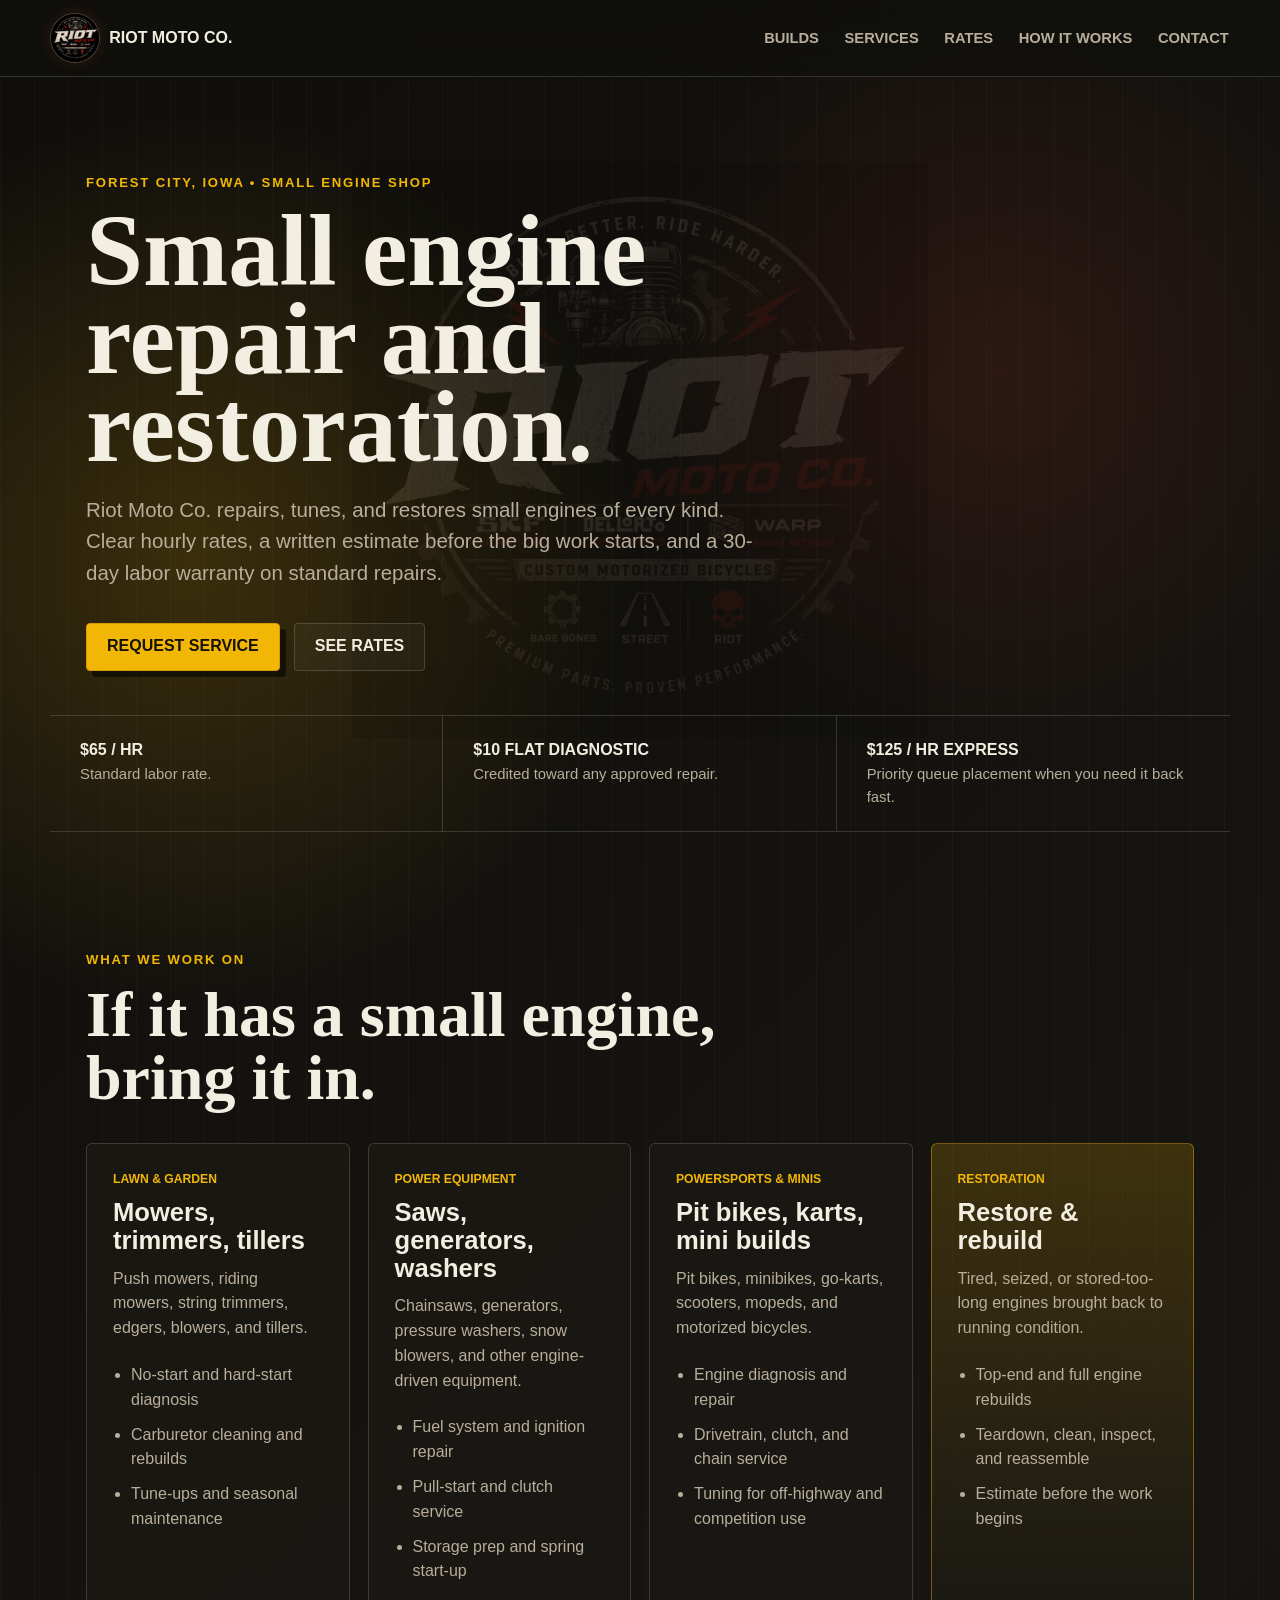
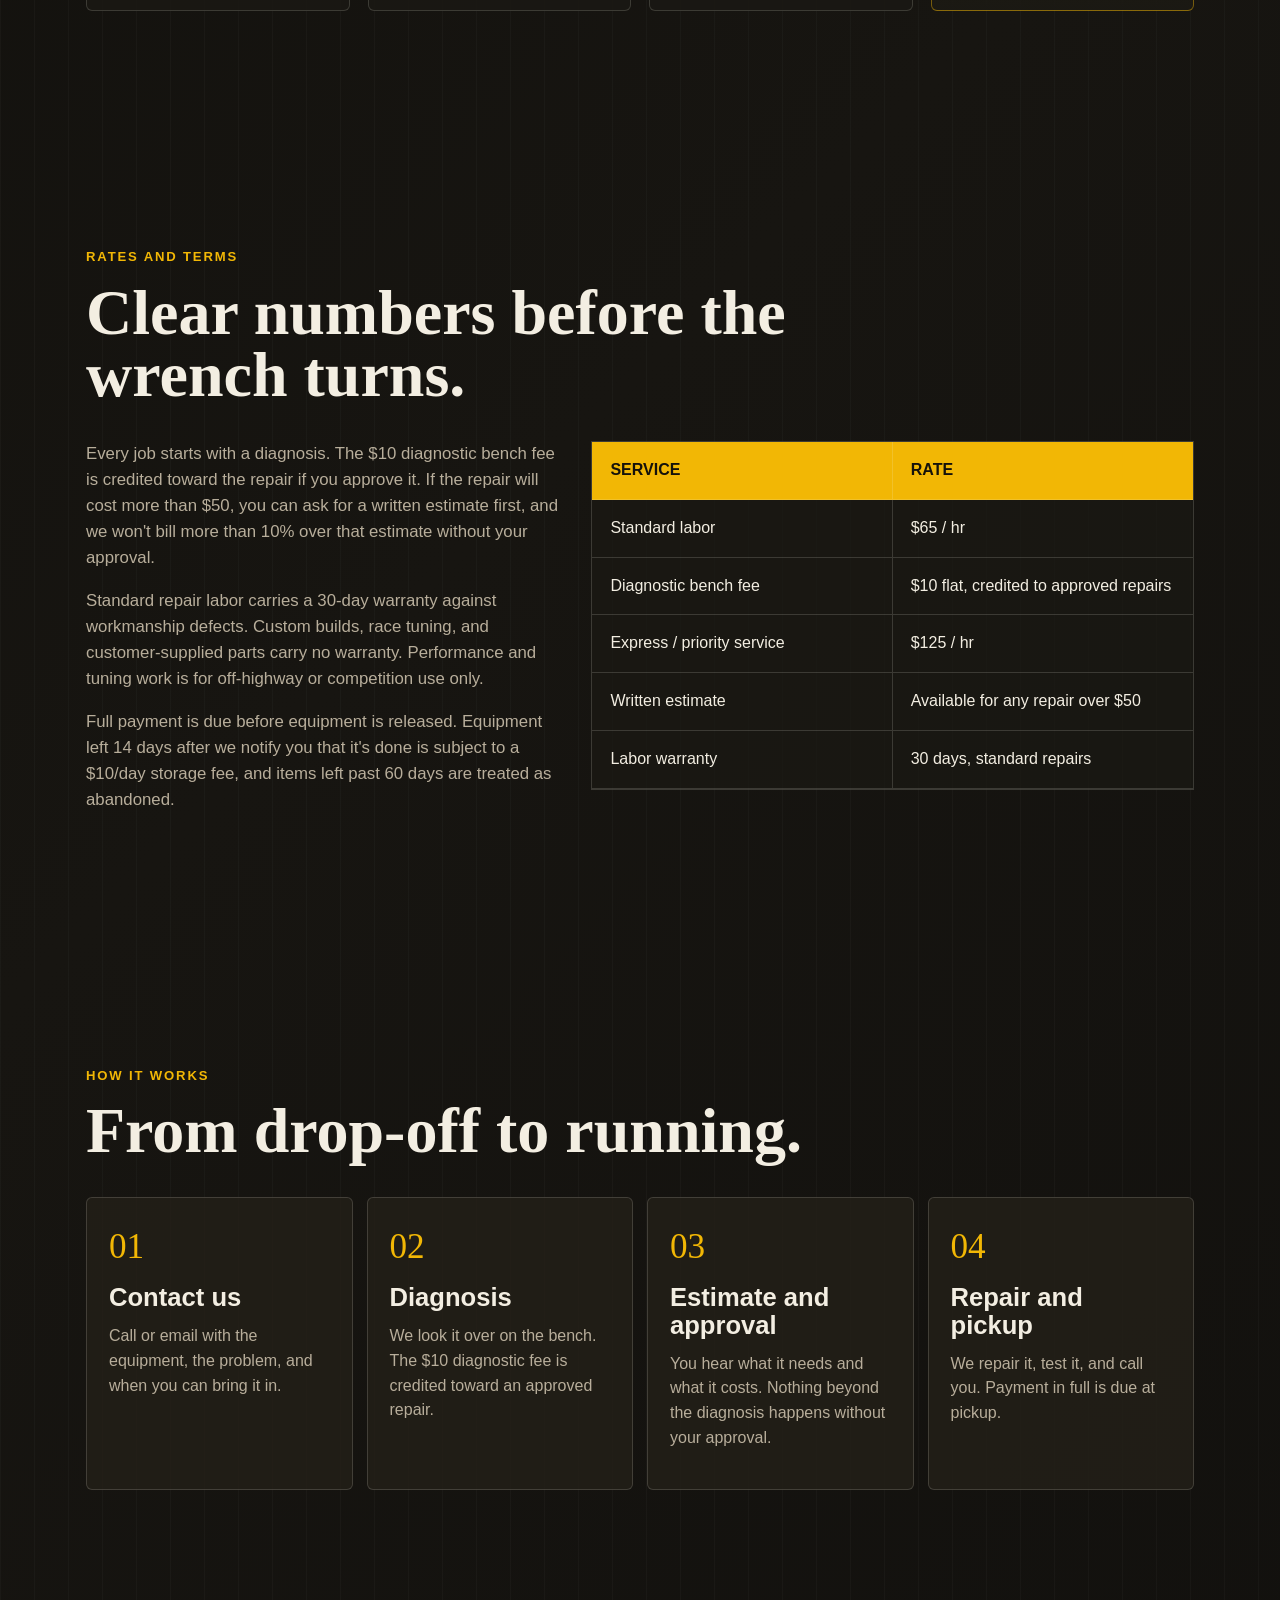
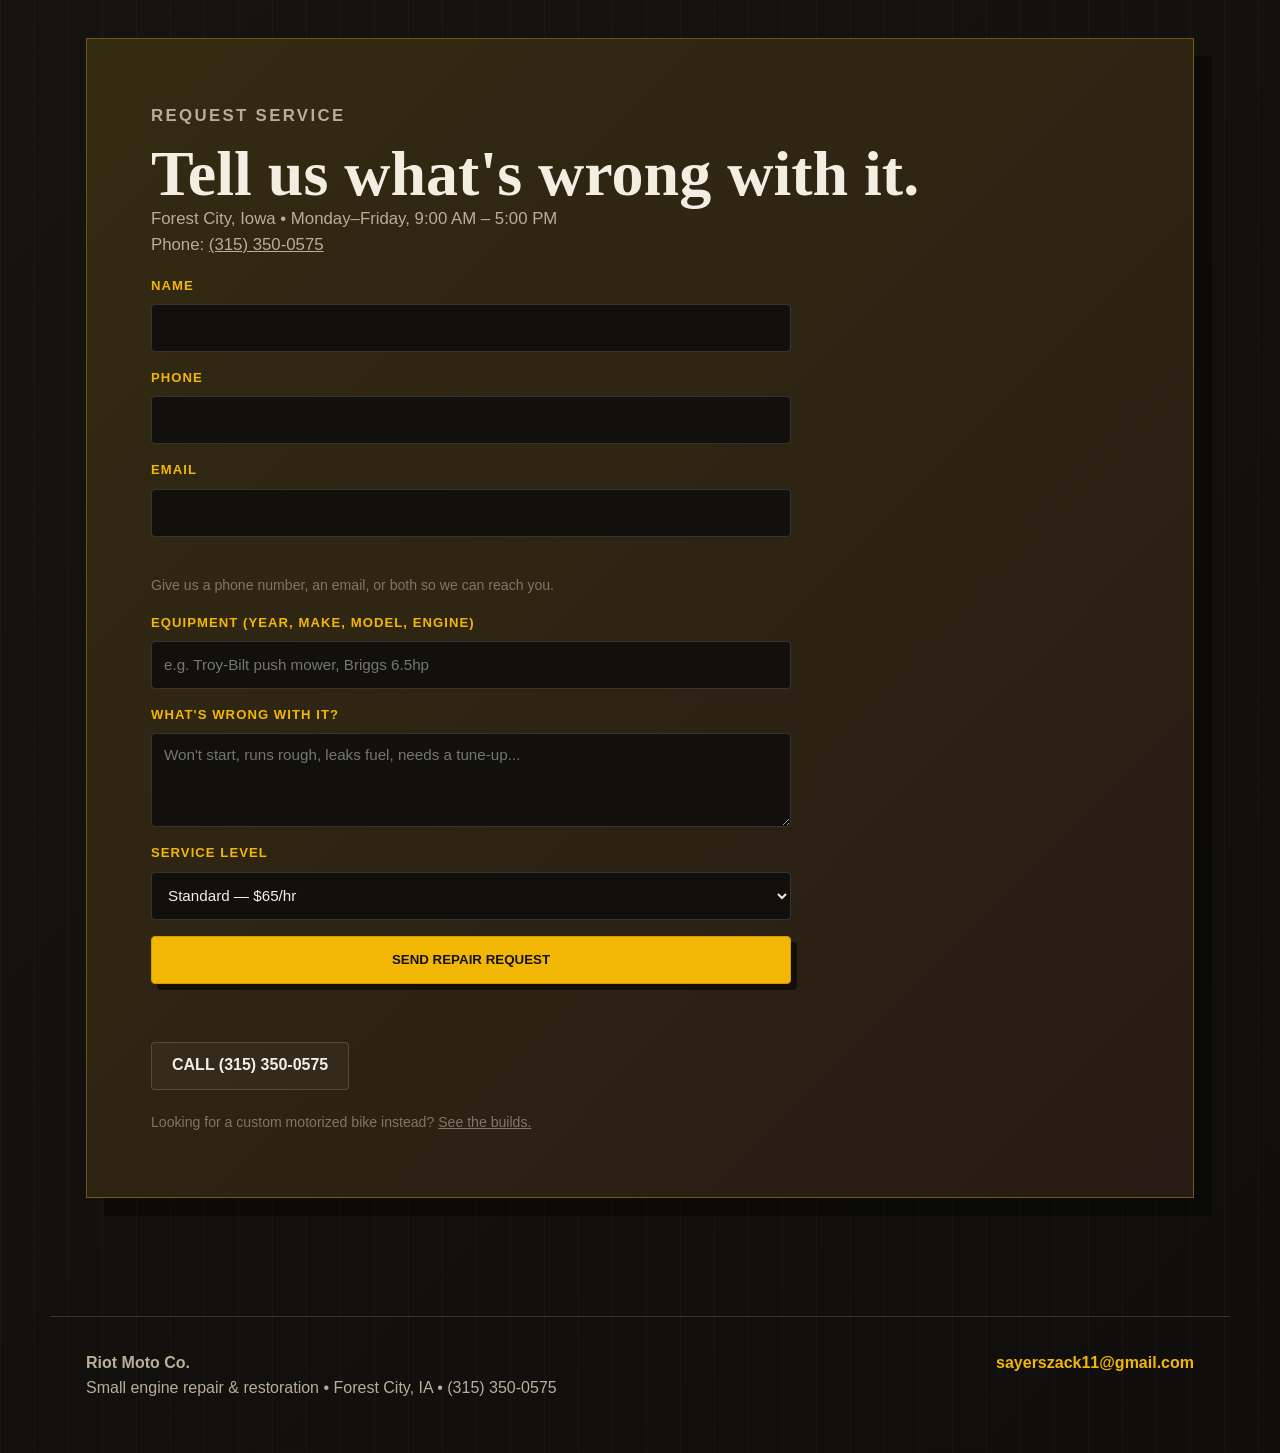
==== repair/index.html @ 4c67d8e5 "Add small engine repair & restoration page New /repair/ page for the Forest City, IA small engine sh" ====
<!doctype html>
<html lang="en">
<head>
  <meta charset="utf-8">
  <meta name="viewport" content="width=device-width, initial-scale=1">
  <!-- Google tag (gtag.js) — GA4 property "Riot Moto Co" -->
  <script async src="https://www.googletagmanager.com/gtag/js?id=G-DM0HMF8MHD"></script>
  <script>
    window.dataLayer = window.dataLayer || [];
    function gtag(){dataLayer.push(arguments);}
    gtag('js', new Date());
    gtag('config', 'G-DM0HMF8MHD');
  </script>
  <title>Small Engine Repair &amp; Restoration in Forest City, IA | Riot Moto Co.</title>
  <meta name="description" content="Small engine repair, tune-ups, and restoration in Forest City, Iowa. $65/hr standard labor, $10 diagnostic bench fee, written estimates over $50, 30-day labor warranty. Mon–Fri 9–5.">
  <meta name="robots" content="index, follow">
  <meta property="og:type" content="website">
  <meta property="og:site_name" content="Riot Moto Co.">
  <meta property="og:title" content="Small Engine Repair &amp; Restoration in Forest City, IA | Riot Moto Co.">
  <meta property="og:description" content="Local small engine repair and restoration in Forest City, Iowa. Clear rates, written estimates, 30-day labor warranty.">
  <meta property="og:url" content="https://riotmotoco.com/repair/">
  <meta property="og:image" content="https://riotmotoco.com/assets/riot-moto-logo.png">
  <meta name="twitter:card" content="summary_large_image">
  <meta name="twitter:title" content="Small Engine Repair &amp; Restoration in Forest City, IA | Riot Moto Co.">
  <meta name="twitter:description" content="Local small engine repair and restoration in Forest City, Iowa. Clear rates, written estimates, 30-day labor warranty.">
  <meta name="twitter:image" content="https://riotmotoco.com/assets/riot-moto-logo.png">
  <link rel="canonical" href="https://riotmotoco.com/repair/">
  <link rel="icon" type="image/png" href="/assets/riot-moto-logo-mark.png">
  <link rel="stylesheet" href="/styles.css?v=14">
  <style>
    /* Repair page only: single-column hero (no hero image) and a 4-card services grid. */
    .hero { grid-template-columns: 1fr; min-height: auto; }
    .hero-copy { max-width: 820px; }
    @media (min-width: 901px) and (max-width: 1099px) {
      .build-grid { grid-template-columns: repeat(2, 1fr); }
    }
    @media (min-width: 1100px) {
      .build-grid { grid-template-columns: repeat(4, 1fr); }
    }
    /* Repair form: honeypot is kept off-screen so only bots fill it in. */
    .hp-field { position: absolute; left: -9999px; width: 1px; height: 1px; overflow: hidden; }
    .repair-success { margin: 8px 0 20px; padding: 18px 20px; border: 1px solid var(--yellow); background: rgba(242, 183, 5, 0.08); }
    .repair-success h3 { margin: 0 0 6px; }
    .repair-success p { margin: 0; }
    #repairForm { max-width: 640px; margin: 18px 0 8px; }
  </style>
  <script type="application/ld+json">
  {
    "@context": "https://schema.org",
    "@type": "LocalBusiness",
    "name": "Riot Moto Co. — Small Engine Repair",
    "image": "https://riotmotoco.com/assets/riot-moto-logo.png",
    "url": "https://riotmotoco.com/repair/",
    "telephone": "+1-315-350-0575",
    "email": "sayerszack11@gmail.com",
    "description": "Small engine repair, maintenance, and restoration in Forest City, Iowa.",
    "address": {
      "@type": "PostalAddress",
      "addressLocality": "Forest City",
      "addressRegion": "IA",
      "addressCountry": "US"
    },
    "openingHoursSpecification": [
      {
        "@type": "OpeningHoursSpecification",
        "dayOfWeek": ["Monday", "Tuesday", "Wednesday", "Thursday", "Friday"],
        "opens": "09:00",
        "closes": "17:00"
      }
    ],
    "hasOfferCatalog": {
      "@type": "OfferCatalog",
      "name": "Small Engine Services",
      "itemListElement": [
        {
          "@type": "Offer",
          "itemOffered": {
            "@type": "Service",
            "name": "Standard small engine repair",
            "description": "Diagnosis, repair, and maintenance of small engines at $65 per hour."
          }
        },
        {
          "@type": "Offer",
          "itemOffered": {
            "@type": "Service",
            "name": "Diagnostic bench fee",
            "description": "$10 flat diagnostic fee, credited toward approved repairs."
          }
        },
        {
          "@type": "Offer",
          "itemOffered": {
            "@type": "Service",
            "name": "Express priority repair",
            "description": "Priority queue placement at $125 per hour."
          }
        }
      ]
    }
  }
  </script>
</head>
<body>
  <header class="site-header">
    <a class="brand" href="/" aria-label="Riot Moto Co. home">
      <img class="brand-logo" src="/assets/riot-moto-logo-mark.png" alt="Riot Moto Co. Logo Mark" width="48" height="48">
      <span>Riot Moto Co.</span>
    </a>
    <nav class="site-nav" aria-label="Primary navigation">
      <a href="/#builds">Builds</a>
      <a href="#services">Services</a>
      <a href="#rates">Rates</a>
      <a href="#how-it-works">How it works</a>
      <a href="#request">Contact</a>
    </nav>
  </header>

  <main id="top">
    <section class="hero" aria-labelledby="hero-title">
      <div class="hero-copy">
        <p class="eyebrow">Forest City, Iowa • Small engine shop</p>
        <h1 id="hero-title">Small engine repair and restoration.</h1>
        <p class="hero-lede">
          Riot Moto Co. repairs, tunes, and restores small engines of every kind.
          Clear hourly rates, a written estimate before the big work starts, and a
          30-day labor warranty on standard repairs.
        </p>
        <div class="hero-actions">
          <a class="button primary" href="#request">Request service</a>
          <a class="button ghost" href="#rates">See rates</a>
        </div>
      </div>
    </section>

    <section class="signal-strip" aria-label="Riot Moto Co. repair rates">
      <div>
        <strong>$65 / hr</strong>
        <span>Standard labor rate.</span>
      </div>
      <div>
        <strong>$10 flat diagnostic</strong>
        <span>Credited toward any approved repair.</span>
      </div>
      <div>
        <strong>$125 / hr express</strong>
        <span>Priority queue placement when you need it back fast.</span>
      </div>
    </section>

    <section id="services" class="section builds" aria-labelledby="services-title">
      <div class="section-heading">
        <p class="eyebrow">What we work on</p>
        <h2 id="services-title">If it has a small engine, bring it in.</h2>
      </div>
      <div class="build-grid">
        <article class="build-card">
          <div class="card-topline">Lawn &amp; garden</div>
          <h3>Mowers, trimmers, tillers</h3>
          <p>Push mowers, riding mowers, string trimmers, edgers, blowers, and tillers.</p>
          <ul>
            <li>No-start and hard-start diagnosis</li>
            <li>Carburetor cleaning and rebuilds</li>
            <li>Tune-ups and seasonal maintenance</li>
          </ul>
        </article>

        <article class="build-card">
          <div class="card-topline">Power equipment</div>
          <h3>Saws, generators, washers</h3>
          <p>Chainsaws, generators, pressure washers, snow blowers, and other engine-driven equipment.</p>
          <ul>
            <li>Fuel system and ignition repair</li>
            <li>Pull-start and clutch service</li>
            <li>Storage prep and spring start-up</li>
          </ul>
        </article>

        <article class="build-card">
          <div class="card-topline">Powersports &amp; minis</div>
          <h3>Pit bikes, karts, mini builds</h3>
          <p>Pit bikes, minibikes, go-karts, scooters, mopeds, and motorized bicycles.</p>
          <ul>
            <li>Engine diagnosis and repair</li>
            <li>Drivetrain, clutch, and chain service</li>
            <li>Tuning for off-highway and competition use</li>
          </ul>
        </article>

        <article class="build-card featured">
          <div class="card-topline">Restoration</div>
          <h3>Restore &amp; rebuild</h3>
          <p>Tired, seized, or stored-too-long engines brought back to running condition.</p>
          <ul>
            <li>Top-end and full engine rebuilds</li>
            <li>Teardown, clean, inspect, and reassemble</li>
            <li>Estimate before the work begins</li>
          </ul>
        </article>
      </div>
    </section>

    <section id="rates" class="section standard" aria-labelledby="rates-title">
      <div class="section-heading">
        <p class="eyebrow">Rates and terms</p>
        <h2 id="rates-title">Clear numbers before the wrench turns.</h2>
      </div>
      <div class="standard-grid">
        <div class="standard-copy">
          <p>
            Every job starts with a diagnosis. The $10 diagnostic bench fee is credited
            toward the repair if you approve it. If the repair will cost more than $50,
            you can ask for a written estimate first, and we won't bill more than 10%
            over that estimate without your approval.
          </p>
          <p>
            Standard repair labor carries a 30-day warranty against workmanship defects.
            Custom builds, race tuning, and customer-supplied parts carry no warranty.
            Performance and tuning work is for off-highway or competition use only.
          </p>
          <p>
            Full payment is due before equipment is released. Equipment left 14 days
            after we notify you that it's done is subject to a $10/day storage fee, and
            items left past 60 days are treated as abandoned.
          </p>
        </div>
        <div class="contrast-table" role="table" aria-label="Riot Moto Co. repair rates">
          <div role="row" class="table-head">
            <span role="columnheader">Service</span>
            <span role="columnheader">Rate</span>
          </div>
          <div role="row">
            <span role="cell">Standard labor</span>
            <span role="cell">$65 / hr</span>
          </div>
          <div role="row">
            <span role="cell">Diagnostic bench fee</span>
            <span role="cell">$10 flat, credited to approved repairs</span>
          </div>
          <div role="row">
            <span role="cell">Express / priority service</span>
            <span role="cell">$125 / hr</span>
          </div>
          <div role="row">
            <span role="cell">Written estimate</span>
            <span role="cell">Available for any repair over $50</span>
          </div>
          <div role="row">
            <span role="cell">Labor warranty</span>
            <span role="cell">30 days, standard repairs</span>
          </div>
        </div>
      </div>
    </section>

    <section id="how-it-works" class="section process" aria-labelledby="how-title">
      <div class="section-heading">
        <p class="eyebrow">How it works</p>
        <h2 id="how-title">From drop-off to running.</h2>
      </div>
      <div class="process-steps">
        <article>
          <span>01</span>
          <h3>Contact us</h3>
          <p>Call or email with the equipment, the problem, and when you can bring it in.</p>
        </article>
        <article>
          <span>02</span>
          <h3>Diagnosis</h3>
          <p>We look it over on the bench. The $10 diagnostic fee is credited toward an approved repair.</p>
        </article>
        <article>
          <span>03</span>
          <h3>Estimate and approval</h3>
          <p>You hear what it needs and what it costs. Nothing beyond the diagnosis happens without your approval.</p>
        </article>
        <article>
          <span>04</span>
          <h3>Repair and pickup</h3>
          <p>We repair it, test it, and call you. Payment in full is due at pickup.</p>
        </article>
      </div>
    </section>

    <section id="request" class="section request" aria-labelledby="request-title">
      <div class="request-panel">
        <p class="eyebrow">Request service</p>
        <h2 id="request-title">Tell us what's wrong with it.</h2>
        <p>
          Forest City, Iowa • Monday–Friday, 9:00 AM – 5:00 PM<br>
          Phone: <a href="tel:+13153500575">(315) 350-0575</a>
        </p>
        <form id="repairForm" class="quote-form" novalidate>
          <label class="field">
            <span>Name</span>
            <input name="name" autocomplete="name" maxlength="100" required>
          </label>
          <label class="field">
            <span>Phone</span>
            <input name="phone" type="tel" autocomplete="tel" maxlength="120">
          </label>
          <label class="field">
            <span>Email</span>
            <input name="email" type="email" autocomplete="email" maxlength="120">
          </label>
          <p class="small-note">Give us a phone number, an email, or both so we can reach you.</p>
          <label class="field">
            <span>Equipment (year, make, model, engine)</span>
            <input name="equipment" maxlength="200" required placeholder="e.g. Troy-Bilt push mower, Briggs 6.5hp">
          </label>
          <label class="field">
            <span>What's wrong with it?</span>
            <textarea name="issue" rows="4" maxlength="2000" required placeholder="Won't start, runs rough, leaks fuel, needs a tune-up..."></textarea>
          </label>
          <label class="field">
            <span>Service level</span>
            <select name="service">
              <option value="standard" selected>Standard — $65/hr</option>
              <option value="express">Express / priority — $125/hr</option>
            </select>
          </label>
          <div class="hp-field" aria-hidden="true">
            <label>Leave this field empty <input name="website" tabindex="-1" autocomplete="off"></label>
          </div>
          <button class="button primary" type="submit">Send repair request</button>
          <p id="repairStatus" class="form-status" role="status" aria-live="polite"></p>
        </form>
        <div id="repairSuccess" class="repair-success" hidden>
          <h3>Request received.</h3>
          <p id="repairSuccessText">We'll be in touch soon.</p>
        </div>
        <div class="hero-actions">
          <a class="button ghost" href="tel:+13153500575">Call (315) 350-0575</a>
        </div>
        <p class="small-note">Looking for a custom motorized bike instead? <a href="/#builds">See the builds.</a></p>
      </div>
    </section>
  </main>

  <footer class="site-footer">
    <div>
      <strong>Riot Moto Co.</strong>
      <span>Small engine repair &amp; restoration • Forest City, IA • (315) 350-0575</span>
    </div>
    <a href="mailto:sayerszack11@gmail.com">sayerszack11@gmail.com</a>
  </footer>

  <script>
    (function () {
      var form = document.getElementById("repairForm");
      var statusEl = document.getElementById("repairStatus");
      var success = document.getElementById("repairSuccess");
      var successText = document.getElementById("repairSuccessText");
      var host = window.location.hostname;
      var apiBase = window.RIOT_API_BASE || (
        host === "localhost" || host === "127.0.0.1"
          ? "http://127.0.0.1:5066"
          : "https://api.riotmotoco.com"
      );

      function fallbackMessage() {
        statusEl.textContent = "";
        statusEl.appendChild(document.createTextNode("We couldn't send that right now. Please call (315) 350-0575 or "));
        var link = document.createElement("a");
        link.href = "mailto:sayerszack11@gmail.com?subject=" + encodeURIComponent("Riot Moto Co. Repair Request");
        link.textContent = "email us instead";
        statusEl.appendChild(link);
        statusEl.appendChild(document.createTextNode("."));
      }

      form.addEventListener("submit", function (event) {
        event.preventDefault();
        var data = new FormData(form);
        var payload = {
          name: String(data.get("name") || "").trim(),
          phone: String(data.get("phone") || "").trim(),
          email: String(data.get("email") || "").trim(),
          equipment: String(data.get("equipment") || "").trim(),
          issue: String(data.get("issue") || "").trim(),
          service: String(data.get("service") || "standard"),
          website: String(data.get("website") || "")
        };
        if (!payload.name || !payload.equipment || !payload.issue) {
          statusEl.textContent = "Please fill in your name, the equipment, and what's wrong with it.";
          return;
        }
        if (!payload.phone && !payload.email) {
          statusEl.textContent = "Please give us a phone number or an email so we can reach you.";
          return;
        }
        var button = form.querySelector("button[type=submit]");
        button.disabled = true;
        statusEl.textContent = "Sending...";
        fetch(apiBase + "/api/public/repair-request", {
          method: "POST",
          headers: { "Content-Type": "application/json" },
          body: JSON.stringify(payload)
        }).then(function (response) {
          return response.json().catch(function () { return {}; }).then(function (body) {
            return { ok: response.ok, status: response.status, body: body };
          });
        }).then(function (result) {
          if (result.ok) {
            if (window.gtag) { gtag("event", "generate_lead", { form: "repair" }); }
            form.hidden = true;
            successText.textContent = payload.email
              ? "Thanks, " + payload.name + ". We sent a confirmation to " + payload.email + " and will contact you about your equipment."
              : "Thanks, " + payload.name + ". We'll contact you about your equipment.";
            success.hidden = false;
            statusEl.textContent = "";
          } else if (result.status === 400 && result.body && result.body.error) {
            statusEl.textContent = "Please check the form: " + result.body.error + ".";
            button.disabled = false;
          } else {
            fallbackMessage();
            button.disabled = false;
          }
        }).catch(function () {
          fallbackMessage();
          button.disabled = false;
        });
      });
    })();
  </script>
</body>
</html>
---- styles.css ----
:root {
  --bg: #11100d;
  --panel: #1b1914;
  --panel-2: #242119;
  --ink: #f3eee2;
  --muted: #b8ae9b;
  --faint: #7f7668;
  --line: rgba(243, 238, 226, 0.16);
  --yellow: #f2b705;
  --yellow-2: #d99904;
  --red: #c83f2f;
  --steel: #9ba7a5;
  --green: #6f8f54;
  --max: 1180px;
}

* {
  box-sizing: border-box;
}

html {
  scroll-behavior: smooth;
}

body {
  margin: 0;
  color: var(--ink);
  font-family: "Aptos", "Segoe UI", sans-serif;
  background:
    linear-gradient(90deg, rgba(255,255,255,0.025) 1px, transparent 1px) 0 0 / 34px 34px,
    radial-gradient(circle at 15% 12%, rgba(242, 183, 5, 0.18), transparent 28rem),
    radial-gradient(circle at 78% 8%, rgba(200, 63, 47, 0.14), transparent 24rem),
    linear-gradient(135deg, #0f0e0b, #171511 44%, #0f0e0c);
  line-height: 1.55;
}

body::before {
  content: "";
  position: fixed;
  inset: 0;
  z-index: 0;
  pointer-events: none;
  background: url("assets/riot-moto-logo.png") center center / clamp(340px, 64vmin, 820px) auto no-repeat;
  opacity: 0.1;
  filter: saturate(0.92) contrast(1.05);
}

body > * {
  position: relative;
  z-index: 1;
}

a {
  color: inherit;
}

.site-header {
  position: sticky;
  top: 0;
  z-index: 20;
  display: flex;
  align-items: center;
  justify-content: space-between;
  gap: 24px;
  padding: 14px clamp(18px, 4vw, 52px);
  background: rgba(17, 16, 13, 0.82);
  border-bottom: 1px solid var(--line);
  backdrop-filter: blur(14px);
}

.brand {
  display: inline-flex;
  align-items: center;
  gap: 10px;
  font-weight: 900;
  text-decoration: none;
  text-transform: uppercase;
}

.brand-logo {
  width: 48px;
  height: 48px;
  object-fit: contain;
  border-radius: 50%;
  box-shadow: 0 0 0 1px rgba(243, 238, 226, 0.22), 0 0 18px rgba(200, 63, 47, 0.18);
}

.site-nav {
  display: flex;
  flex-wrap: wrap;
  justify-content: flex-end;
  gap: clamp(12px, 2vw, 26px);
  color: var(--muted);
  font-size: 0.92rem;
  font-weight: 800;
  text-transform: uppercase;
}

.site-nav a {
  text-decoration: none;
}

.site-nav a:hover {
  color: var(--yellow);
}

.hero {
  min-height: calc(100svh - 66px);
  max-width: var(--max);
  margin: 0 auto;
  display: grid;
  grid-template-columns: minmax(0, 0.92fr) minmax(320px, 1.08fr);
  align-items: center;
  gap: clamp(28px, 6vw, 72px);
  padding: clamp(52px, 8vw, 96px) clamp(18px, 4vw, 36px) 44px;
}

.eyebrow {
  margin: 0 0 14px;
  color: var(--yellow);
  font-size: 0.82rem;
  font-weight: 900;
  letter-spacing: 0.14em;
  text-transform: uppercase;
}

h1,
h2,
h3,
p {
  margin-top: 0;
}

h1 {
  max-width: 780px;
  margin-bottom: 22px;
  font-family: Georgia, "Times New Roman", serif;
  font-size: clamp(3.5rem, 8vw, 7.25rem);
  line-height: 0.86;
  letter-spacing: 0;
}

.hero-lede {
  max-width: 680px;
  color: var(--muted);
  font-size: clamp(1.03rem, 1.8vw, 1.28rem);
}

.hero-actions {
  display: flex;
  flex-wrap: wrap;
  gap: 14px;
  margin-top: 34px;
}

.button {
  display: inline-flex;
  align-items: center;
  justify-content: center;
  min-height: 48px;
  padding: 0 20px;
  border: 1px solid var(--line);
  border-radius: 4px;
  font-weight: 900;
  text-decoration: none;
  text-transform: uppercase;
}

.button.primary {
  color: #17130b;
  background: var(--yellow);
  border-color: var(--yellow-2);
  box-shadow: 6px 6px 0 rgba(0, 0, 0, 0.55);
}

.button.ghost {
  color: var(--ink);
  background: rgba(255, 255, 255, 0.035);
}

.button:hover {
  transform: translateY(-1px);
}

.hero-visual {
  min-height: 420px;
  display: grid;
  place-items: center;
  padding: clamp(10px, 3vw, 28px);
  border: 1px solid var(--line);
  background:
    linear-gradient(145deg, rgba(36, 33, 25, 0.92), rgba(15, 14, 12, 0.8)),
    repeating-linear-gradient(0deg, transparent, transparent 23px, rgba(255,255,255,0.04) 24px);
  box-shadow: inset 0 0 0 1px rgba(0,0,0,0.45), 18px 18px 0 rgba(0,0,0,0.36);
}

.hero-visual img {
  width: min(100%, 620px);
  height: auto;
}

.signal-strip {
  max-width: var(--max);
  margin: 0 auto;
  display: grid;
  grid-template-columns: repeat(3, 1fr);
  border-top: 1px solid var(--line);
  border-bottom: 1px solid var(--line);
}

.signal-strip div {
  padding: 22px clamp(18px, 3vw, 30px);
  border-right: 1px solid var(--line);
}

.signal-strip div:last-child {
  border-right: 0;
}

.signal-strip strong,
.signal-strip span {
  display: block;
}

.signal-strip strong {
  color: var(--ink);
  text-transform: uppercase;
}

.signal-strip span {
  color: var(--muted);
  font-size: 0.93rem;
}

.section {
  max-width: var(--max);
  margin: 0 auto;
  padding: clamp(74px, 10vw, 118px) clamp(18px, 4vw, 36px);
}

.section-heading {
  max-width: 760px;
  margin-bottom: 34px;
}

h2 {
  margin-bottom: 0;
  font-family: Georgia, "Times New Roman", serif;
  font-size: clamp(2.2rem, 5vw, 4.4rem);
  line-height: 0.98;
  letter-spacing: 0;
}

.build-grid {
  display: grid;
  grid-template-columns: repeat(3, 1fr);
  gap: 18px;
}

.build-card {
  min-height: 420px;
  padding: 26px;
  background: rgba(27, 25, 20, 0.88);
  border: 1px solid var(--line);
  border-radius: 6px;
}

.build-card.featured {
  background: linear-gradient(180deg, rgba(242, 183, 5, 0.18), rgba(27, 25, 20, 0.9));
  border-color: rgba(242, 183, 5, 0.42);
}

.card-topline {
  color: var(--yellow);
  font-size: 0.76rem;
  font-weight: 900;
  text-transform: uppercase;
}

.build-card h3,
.process-steps h3 {
  margin: 10px 0 12px;
  font-size: clamp(1.35rem, 2vw, 1.85rem);
  line-height: 1.08;
}

.build-card p,
.build-card li,
.standard-copy p,
.process-steps p,
.request-panel p {
  color: var(--muted);
}

.build-card ul {
  padding-left: 18px;
  margin: 22px 0 0;
}

.build-card li + li {
  margin-top: 10px;
}

.standard-grid {
  display: grid;
  grid-template-columns: minmax(0, 0.88fr) minmax(320px, 1.12fr);
  gap: 32px;
  align-items: start;
}

.standard-copy {
  font-size: 1.05rem;
}

.contrast-table {
  border: 1px solid var(--line);
  background: rgba(27, 25, 20, 0.72);
}

.contrast-table > div {
  display: grid;
  grid-template-columns: 1fr 1fr;
}

.contrast-table span {
  padding: 16px 18px;
  border-bottom: 1px solid var(--line);
}

.contrast-table span:first-child {
  border-right: 1px solid var(--line);
}

.contrast-table .table-head span {
  color: #15120b;
  background: var(--yellow);
  font-weight: 900;
  text-transform: uppercase;
}

.process-steps {
  display: grid;
  grid-template-columns: repeat(4, 1fr);
  gap: 14px;
}

.process-steps article {
  padding: 22px;
  min-height: 245px;
  background: rgba(36, 33, 25, 0.78);
  border: 1px solid var(--line);
  border-radius: 6px;
}

.process-steps span {
  color: var(--yellow);
  font-family: Georgia, "Times New Roman", serif;
  font-size: 2.2rem;
}

.request {
  padding-top: 30px;
}

.request-panel {
  padding: clamp(30px, 6vw, 64px);
  border: 1px solid rgba(242, 183, 5, 0.36);
  background:
    linear-gradient(135deg, rgba(242, 183, 5, 0.12), rgba(200, 63, 47, 0.08)),
    rgba(27, 25, 20, 0.92);
  box-shadow: 18px 18px 0 rgba(0,0,0,0.38);
}

.request-panel p {
  max-width: 790px;
  font-size: 1.05rem;
}

.small-note {
  margin: 22px 0 0;
  color: var(--faint) !important;
  font-size: 0.88rem !important;
}

.site-footer {
  max-width: var(--max);
  margin: 0 auto;
  padding: 34px clamp(18px, 4vw, 36px) 52px;
  display: flex;
  justify-content: space-between;
  gap: 18px;
  color: var(--muted);
  border-top: 1px solid var(--line);
}

.site-footer strong,
.site-footer span {
  display: block;
}

.site-footer a {
  color: var(--yellow);
  text-decoration: none;
  font-weight: 900;
}

@media (max-width: 900px) {
  .site-header,
  .site-footer {
    align-items: flex-start;
    flex-direction: column;
  }

  .hero,
  .standard-grid {
    grid-template-columns: 1fr;
  }

  .hero {
    min-height: auto;
  }

  .hero-visual {
    min-height: 300px;
  }

  .signal-strip,
  .build-grid,
  .process-steps {
    grid-template-columns: 1fr;
  }

  .signal-strip div {
    border-right: 0;
    border-bottom: 1px solid var(--line);
  }

  .signal-strip div:last-child {
    border-bottom: 0;
  }
}

@media (max-width: 560px) {
  .site-nav {
    display: none;
  }

  h1 {
    font-size: clamp(3rem, 18vw, 4.2rem);
  }

  .hero-actions,
  .button {
    width: 100%;
  }

  .contrast-table > div {
    grid-template-columns: 1fr;
  }

  .contrast-table span:first-child {
    border-right: 0;
  }
}

/* CONFIGURATOR LAYOUT SYSTEM */
.configurator-shell {
  display: flex;
  flex-direction: column;
  gap: 32px;
  margin-top: 40px;
}

.configurator-controls {
  display: grid;
  grid-template-columns: repeat(auto-fit, minmax(260px, 1fr));
  gap: 20px;
  background: var(--panel);
  border: 1px solid var(--line);
  padding: 24px;
  border-radius: 6px;
}

.field {
  display: flex;
  flex-direction: column;
  gap: 8px;
}

.field span {
  font-size: 0.82rem;
  font-weight: 900;
  text-transform: uppercase;
  color: var(--yellow);
  letter-spacing: 0.08em;
}

.field select,
.field input,
.field textarea {
  min-height: 48px;
  padding: 12px;
  color: var(--ink);
  background: var(--bg);
  border: 1px solid var(--line);
  border-radius: 4px;
  font-family: inherit;
  font-size: 0.95rem;
  outline: none;
  transition: border-color 0.2s, box-shadow 0.2s;
}

.field select:focus,
.field input:focus,
.field textarea:focus {
  border-color: var(--yellow);
  box-shadow: 0 0 0 3px rgba(242, 183, 5, 0.18);
}

.filter-row {
  display: flex;
  flex-wrap: wrap;
  align-items: flex-end;
  gap: 10px;
}

.filter-chip {
  min-height: 38px;
  padding: 0 16px;
  color: var(--muted);
  background: rgba(255, 255, 255, 0.02);
  border: 1px solid var(--line);
  border-radius: 20px;
  font-size: 0.85rem;
  font-weight: 700;
  cursor: pointer;
  transition: all 0.2s;
}

.filter-chip:hover {
  color: var(--ink);
  background: rgba(255, 255, 255, 0.06);
}

.filter-chip.active {
  color: #17130b;
  background: var(--yellow);
  border-color: var(--yellow-2);
}

/* CATALOG DOUBLE-COLUMN GRID */
.catalog-layout {
  display: grid;
  grid-template-columns: minmax(0, 1.35fr) minmax(320px, 0.65fr);
  gap: 28px;
  align-items: start;
}

.parts-panel,
.quote-panel {
  background: rgba(27, 25, 20, 0.82);
  border: 1px solid var(--line);
  border-radius: 6px;
}

.parts-panel {
  padding: 24px;
}

.quote-panel {
  position: sticky;
  top: 86px;
  padding: 24px;
}

.panel-heading {
  display: flex;
  align-items: center;
  justify-content: space-between;
  border-bottom: 1px solid var(--line);
  padding-bottom: 14px;
  margin-bottom: 22px;
}

.panel-heading h3 {
  margin: 0;
  font-size: 1.15rem;
  font-weight: 900;
  text-transform: uppercase;
  letter-spacing: 0.05em;
}

#partsCount,
#selectedCount {
  font-size: 0.82rem;
  font-weight: 800;
  color: var(--yellow);
  background: rgba(242, 183, 5, 0.12);
  padding: 4px 10px;
  border-radius: 4px;
}

/* PART ROW CONTAINER */
.parts-list {
  display: flex;
  flex-direction: column;
  gap: 24px;
}

.part-row {
  display: flex;
  flex-direction: column;
  gap: 16px;
  padding: 20px;
  background: var(--panel-2);
  border: 1px solid var(--line);
  border-radius: 6px;
  transition: border-color 0.25s, box-shadow 0.25s;
}

.part-row.included {
  border-color: rgba(242, 183, 5, 0.25);
  box-shadow: inset 4px 0 0 var(--yellow);
}

.part-row.excluded {
  opacity: 0.6;
  border-color: rgba(255, 255, 255, 0.04);
}

.part-header {
  display: flex;
  flex-direction: column;
  gap: 8px;
}

.part-title-row {
  display: flex;
  flex-wrap: wrap;
  align-items: center;
  justify-content: space-between;
  gap: 12px;
}

.part-title-row h4 {
  margin: 0;
  font-size: 1.18rem;
  font-weight: 800;
}

.required-pill {
  font-size: 0.72rem;
  font-weight: 800;
  color: #c83f2f;
  background: rgba(200, 63, 47, 0.12);
  border: 1px solid rgba(200, 63, 47, 0.3);
  padding: 3px 8px;
  border-radius: 4px;
  text-transform: uppercase;
}

.optional-pill {
  font-size: 0.72rem;
  font-weight: 800;
  color: var(--steel);
  background: rgba(155, 167, 165, 0.1);
  border: 1px solid rgba(155, 167, 165, 0.2);
  padding: 3px 8px;
  border-radius: 4px;
  text-transform: uppercase;
}

.part-meta {
  margin: 0;
  display: flex;
  flex-wrap: wrap;
  gap: 14px;
  font-size: 0.8rem;
}

.part-meta div {
  display: flex;
  gap: 6px;
}

.part-meta dt {
  color: var(--faint);
  font-weight: 800;
  text-transform: uppercase;
}

.part-meta dd {
  margin: 0;
  color: var(--muted);
}

/* THREE TIER GRID */
.tier-grid {
  display: grid;
  grid-template-columns: repeat(auto-fit, minmax(200px, 1fr));
  gap: 12px;
}

.tier-card {
  display: flex;
  flex-direction: column;
  text-align: left;
  padding: 16px;
  background: rgba(17, 16, 13, 0.58);
  border: 1px solid var(--line);
  border-radius: 4px;
  cursor: pointer;
  outline: none;
  font-family: inherit;
  transition: border-color 0.2s, box-shadow 0.2s, background-color 0.2s;
}

.tier-card:hover {
  background: rgba(255, 255, 255, 0.025);
  border-color: var(--faint);
}

.tier-badge {
  font-size: 0.65rem;
  font-weight: 900;
  text-transform: uppercase;
  letter-spacing: 0.05em;
  padding: 2px 6px;
  border-radius: 3px;
  width: max-content;
  margin-bottom: 10px;
}

.tier-card.cheap .tier-badge {
  color: #c83f2f;
  background: rgba(200, 63, 47, 0.12);
}

.tier-card.mid .tier-badge {
  color: var(--steel);
  background: rgba(155, 167, 165, 0.12);
}

.tier-card.premium .tier-badge {
  color: var(--yellow);
  background: rgba(242, 183, 5, 0.12);
}

.tier-card.none .tier-badge {
  color: var(--faint);
  background: rgba(255, 255, 255, 0.04);
}

.tier-title {
  display: block;
  font-size: 0.9rem;
  font-weight: 800;
  color: var(--ink);
  margin-bottom: 6px;
}

.tier-desc {
  font-size: 0.78rem;
  line-height: 1.4;
  color: var(--muted);
}

/* ACTIVE TIER CARDS */
.tier-card.active {
  background: rgba(255, 255, 255, 0.045);
}

.tier-card.cheap.active {
  border-color: #c83f2f;
  box-shadow: 0 0 0 3px rgba(200, 63, 47, 0.15);
}

.tier-card.mid.active {
  border-color: var(--steel);
  box-shadow: 0 0 0 3px rgba(155, 167, 165, 0.15);
}

.tier-card.premium.active {
  border-color: var(--yellow);
  box-shadow: 0 0 0 3px rgba(242, 183, 5, 0.18);
  background: linear-gradient(180deg, rgba(242, 183, 5, 0.05), transparent);
}

.tier-card.none.active {
  border-color: var(--faint);
  opacity: 0.6;
}

/* SIDEBAR / SELECTION SHEET */
.selected-parts {
  display: flex;
  flex-direction: column;
  gap: 10px;
  max-height: 280px;
  overflow-y: auto;
  border-bottom: 1px solid var(--line);
  padding-bottom: 16px;
  margin-bottom: 20px;
}

.selected-item {
  display: flex;
  flex-direction: column;
  gap: 4px;
  padding: 10px 12px;
  background: var(--panel-2);
  border: 1px solid var(--line);
  border-radius: 4px;
}

.selected-item strong {
  font-size: 0.88rem;
  color: var(--ink);
}

.selected-meta {
  display: flex;
  align-items: center;
  justify-content: space-between;
  font-size: 0.74rem;
  color: var(--faint);
}

.selected-badge {
  font-size: 0.62rem;
  font-weight: 800;
  text-transform: uppercase;
  padding: 1px 6px;
  border-radius: 3px;
}

.selected-badge.badge-cheap {
  color: #c83f2f;
  background: rgba(200, 63, 47, 0.12);
}

.selected-badge.badge-mid {
  color: var(--steel);
  background: rgba(155, 167, 165, 0.12);
}

.selected-badge.badge-premium {
  color: var(--yellow);
  background: rgba(242, 183, 5, 0.12);
}

.sidebar-total-block {
  margin-bottom: 20px;
}

.sidebar-total-card {
  display: flex;
  flex-direction: column;
  gap: 4px;
  padding: 14px 16px;
  background: linear-gradient(135deg, rgba(0, 255, 0, 0.08), rgba(0, 255, 0, 0.02));
  border: 1px solid rgba(0, 255, 0, 0.25);
  border-radius: 6px;
  box-shadow: inset 0 0 10px rgba(0, 255, 0, 0.03);
}

.sidebar-total-breakdown {
  display: flex;
  flex-direction: column;
  gap: 6px;
  margin-bottom: 8px;
  font-size: 0.8rem;
  color: rgba(255, 255, 255, 0.7);
}

.breakdown-row {
  display: flex;
  justify-content: space-between;
  align-items: center;
}

.breakdown-row span:last-child {
  color: #00FF00;
  font-weight: 600;
}

.breakdown-divider {
  height: 1px;
  background: rgba(0, 255, 0, 0.2);
  margin: 6px 0;
}

.sidebar-total-card .total-label {
  font-size: 0.72rem;
  font-weight: 700;
  text-transform: uppercase;
  letter-spacing: 0.08em;
  color: #88ff88;
}

.sidebar-total-card .total-amount {
  font-size: 1.6rem;
  font-weight: 800;
  color: #00FF00;
  text-shadow: 0 0 8px rgba(0, 255, 0, 0.15);
}

.picker-total-block {
  background: rgba(0, 0, 0, 0.2);
  border-top: 2px solid var(--line);
  padding: 16px 20px 0 20px;
}

.picker-breakdown-row {
  display: flex;
  justify-content: space-between;
  align-items: center;
  padding: 6px 0;
  font-size: 0.88rem;
}

.picker-breakdown-row span {
  color: var(--faint);
  font-weight: 500;
}

.picker-breakdown-row strong {
  color: var(--ink);
  font-weight: 600;
}

.quote-form {
  display: flex;
  flex-direction: column;
  gap: 16px;
}

.form-status {
  font-size: 0.88rem;
  color: var(--yellow);
  margin: 8px 0 0;
}

/* SUCCESS LANDING CARD */
.success-landing-card {
  display: flex;
  flex-direction: column;
  gap: 16px;
  animation: fadeIn 0.3s ease-out;
}

.success-header {
  display: flex;
  align-items: center;
  gap: 10px;
}

.success-icon {
  font-size: 1.5rem;
  text-shadow: 0 0 10px rgba(242, 183, 5, 0.4);
}

.success-intro {
  font-size: 0.88rem;
  line-height: 1.5;
  color: var(--faint);
}

.success-intro strong {
  color: var(--ink);
}

.success-total-card {
  display: flex;
  flex-direction: column;
  gap: 4px;
  padding: 14px 16px;
  background: linear-gradient(135deg, rgba(0, 255, 0, 0.12), rgba(0, 255, 0, 0.04));
  border: 1px solid rgba(0, 255, 0, 0.35);
  border-radius: 6px;
  box-shadow: 0 4px 12px rgba(0, 255, 0, 0.05);
}

.success-total-card .total-label {
  font-size: 0.72rem;
  font-weight: 700;
  text-transform: uppercase;
  letter-spacing: 0.08em;
  color: #88ff88;
}

.success-total-card .total-amount {
  font-size: 1.8rem;
  font-weight: 800;
  color: #00FF00;
  text-shadow: 0 0 8px rgba(0, 255, 0, 0.2);
}

.success-manifest-box {
  display: flex;
  flex-direction: column;
  gap: 8px;
}

.success-manifest-box h4 {
  font-size: 0.78rem;
  font-weight: 700;
  text-transform: uppercase;
  letter-spacing: 0.06em;
  color: var(--faint);
}

.success-manifest-list {
  display: flex;
  flex-direction: column;
  gap: 6px;
  max-height: 160px;
  overflow-y: auto;
  padding-right: 4px;
  border-bottom: 1px solid var(--line);
  padding-bottom: 10px;
}

.success-part-item {
  display: flex;
  align-items: center;
  justify-content: space-between;
  font-size: 0.8rem;
  color: var(--faint);
}

.success-part-tier {
  font-size: 0.7rem;
  font-weight: 700;
  color: var(--yellow);
}

.success-btn {
  margin-top: 8px;
}

@keyframes fadeIn {
  from { opacity: 0; transform: translateY(8px); }
  to { opacity: 1; transform: translateY(0); }
}

@media (max-width: 990px) {
  .catalog-layout {
    grid-template-columns: 1fr;
  }
  
  .quote-panel {
    position: static;
  }
}

/* PC PART PICKER STYLES */
.part-picker-table {
  display: flex;
  flex-direction: column;
  background: rgba(20, 18, 14, 0.4);
  border: 1px solid var(--line);
  border-radius: 6px;
  overflow: hidden;
}

.picker-header-row {
  display: grid;
  grid-template-columns: 240px 1fr 100px;
  padding: 14px 20px;
  background: rgba(255, 255, 255, 0.03);
  border-bottom: 1px solid var(--line);
  font-size: 0.82rem;
  font-weight: 800;
  text-transform: uppercase;
  color: var(--faint);
  letter-spacing: 0.05em;
}

.picker-row {
  display: grid;
  grid-template-columns: 240px 1fr 100px;
  padding: 20px;
  border-bottom: 1px solid var(--line);
  align-items: center;
  transition: background-color 0.2s, opacity 0.2s;
}

.picker-row.included {
  background: rgba(255, 255, 255, 0.005);
}

.picker-row.excluded {
  opacity: 0.45;
  background: rgba(0, 0, 0, 0.2);
}

.picker-row:last-child {
  border-bottom: none;
}

.comp-title-row {
  display: flex;
  flex-wrap: wrap;
  align-items: center;
  gap: 8px;
  margin-bottom: 6px;
}

.comp-title-row h4 {
  margin: 0;
  font-size: 1.05rem;
  font-weight: 800;
  color: var(--ink);
}

.comp-meta {
  font-size: 0.72rem;
  color: var(--faint);
}

.system-tag {
  color: var(--yellow);
  font-weight: 700;
}

.tier-select {
  width: 100%;
  max-width: 480px;
  min-height: 40px;
  padding: 8px 12px;
  color: var(--ink);
  background: #1C1B17;
  border: 1px solid var(--line);
  border-radius: 4px;
  font-family: inherit;
  font-size: 0.88rem;
  outline: none;
  cursor: pointer;
  transition: border-color 0.2s;
}

.tier-select:focus {
  border-color: var(--yellow);
}

.specs-box {
  margin-top: 10px;
  display: flex;
  flex-wrap: wrap;
  align-items: center;
  justify-content: space-between;
  max-width: 480px;
  gap: 12px;
}

.specs-desc {
  margin: 0;
  font-size: 0.78rem;
  color: var(--muted);
  line-height: 1.4;
  flex: 1;
}

.stock-badge {
  font-size: 0.7rem;
  font-weight: 800;
  padding: 3px 8px;
  border-radius: 4px;
  text-transform: uppercase;
  letter-spacing: 0.02em;
  width: max-content;
}

.stock-badge.in-stock {
  color: var(--green);
  background: rgba(111, 143, 84, 0.12);
  border: 1px solid rgba(111, 143, 84, 0.2);
}

.stock-badge.out-of-stock {
  color: #c83f2f;
  background: rgba(200, 63, 47, 0.12);
  border: 1px solid rgba(200, 63, 47, 0.2);
}

.col-price {
  display: flex;
  justify-content: flex-end;
}

.price-val {
  font-size: 1.2rem;
  font-weight: 800;
  color: var(--green);
}

.picker-total-row {
  display: flex;
  align-items: center;
  justify-content: space-between;
  padding: 24px 20px;
  background: rgba(0, 0, 0, 0.3);
  border-top: 2px solid var(--line);
}

.picker-total-row span {
  font-size: 0.95rem;
  font-weight: 800;
  text-transform: uppercase;
  letter-spacing: 0.05em;
  color: var(--ink);
}

.picker-total-row strong {
  font-size: 1.8rem;
  font-weight: 900;
  color: var(--green);
}

.picker-total-block .picker-total-row {
  border-top: none;
  background: transparent;
  padding: 16px 0 20px 0;
}

@media (max-width: 768px) {
  .picker-header-row {
    display: none;
  }
  
  .picker-row {
    grid-template-columns: 1fr;
    gap: 12px;
  }
  
  .col-price {
    justify-content: flex-start;
  }
}
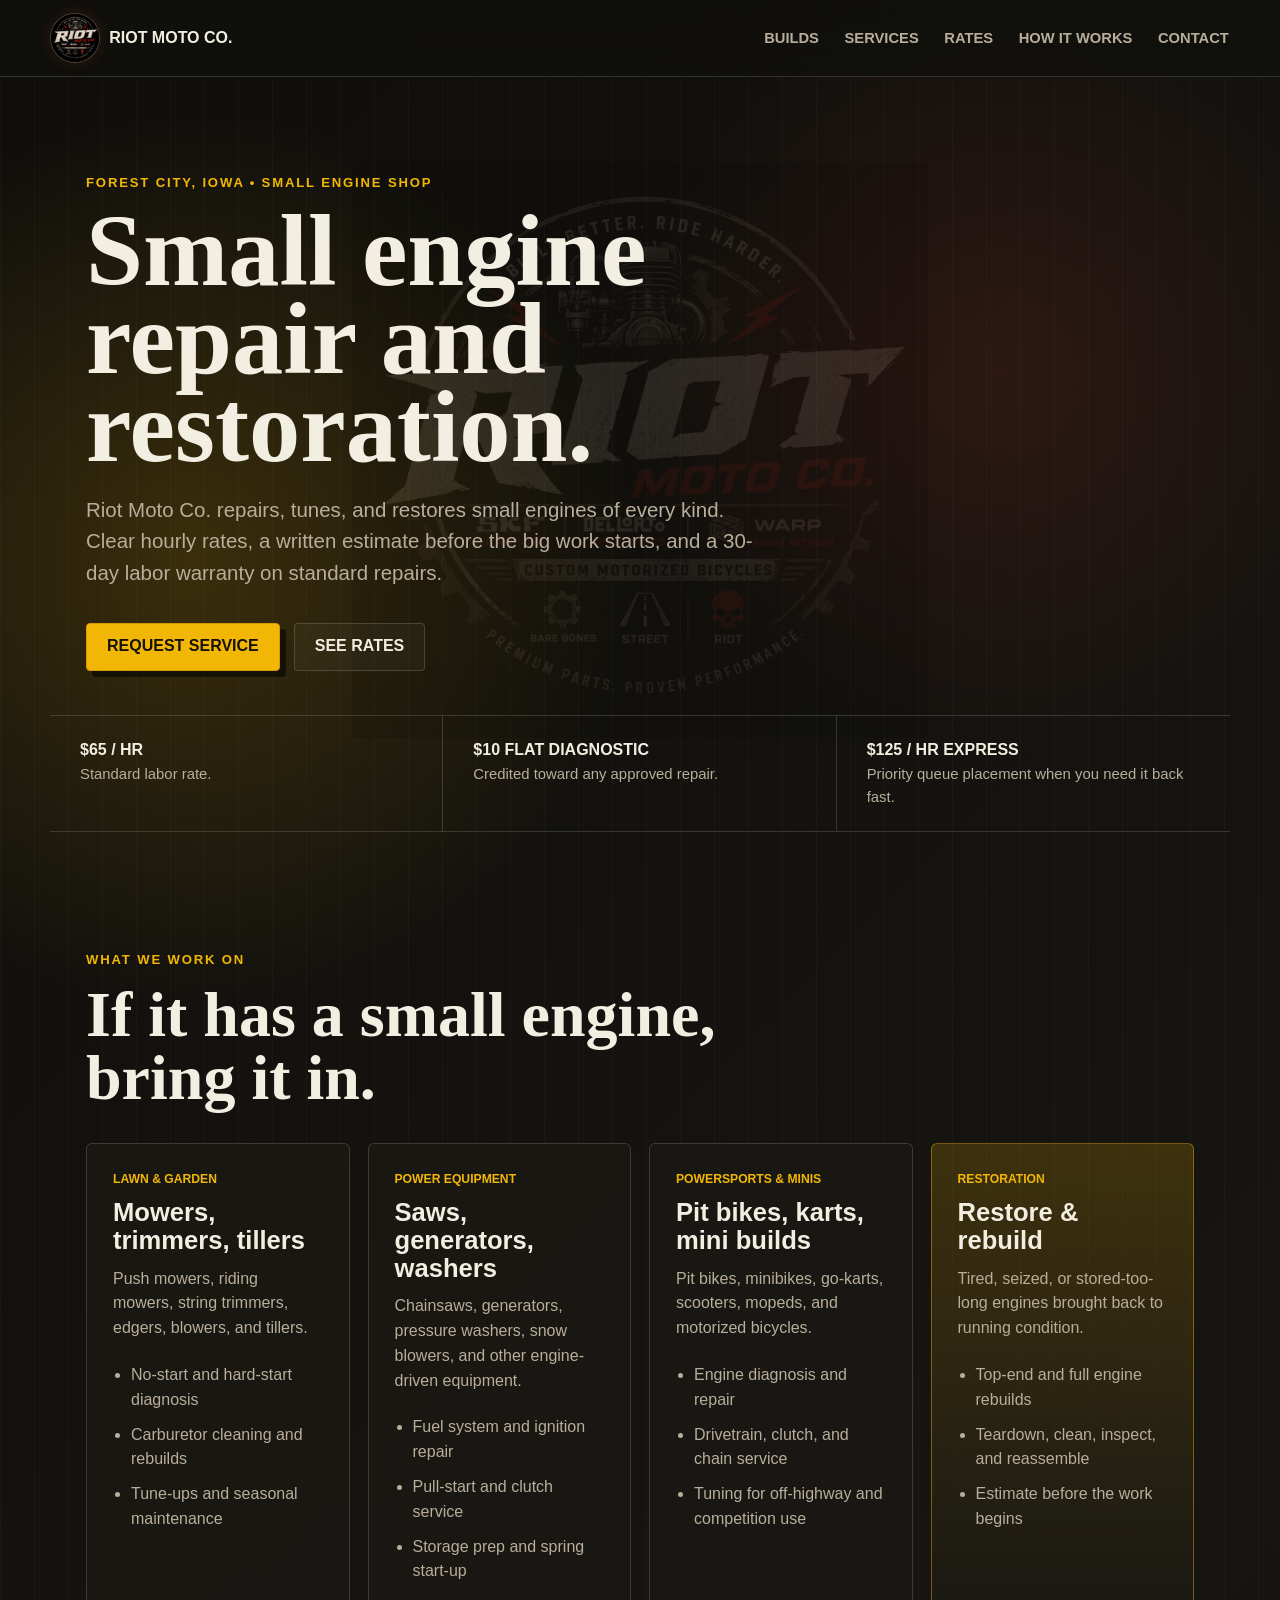
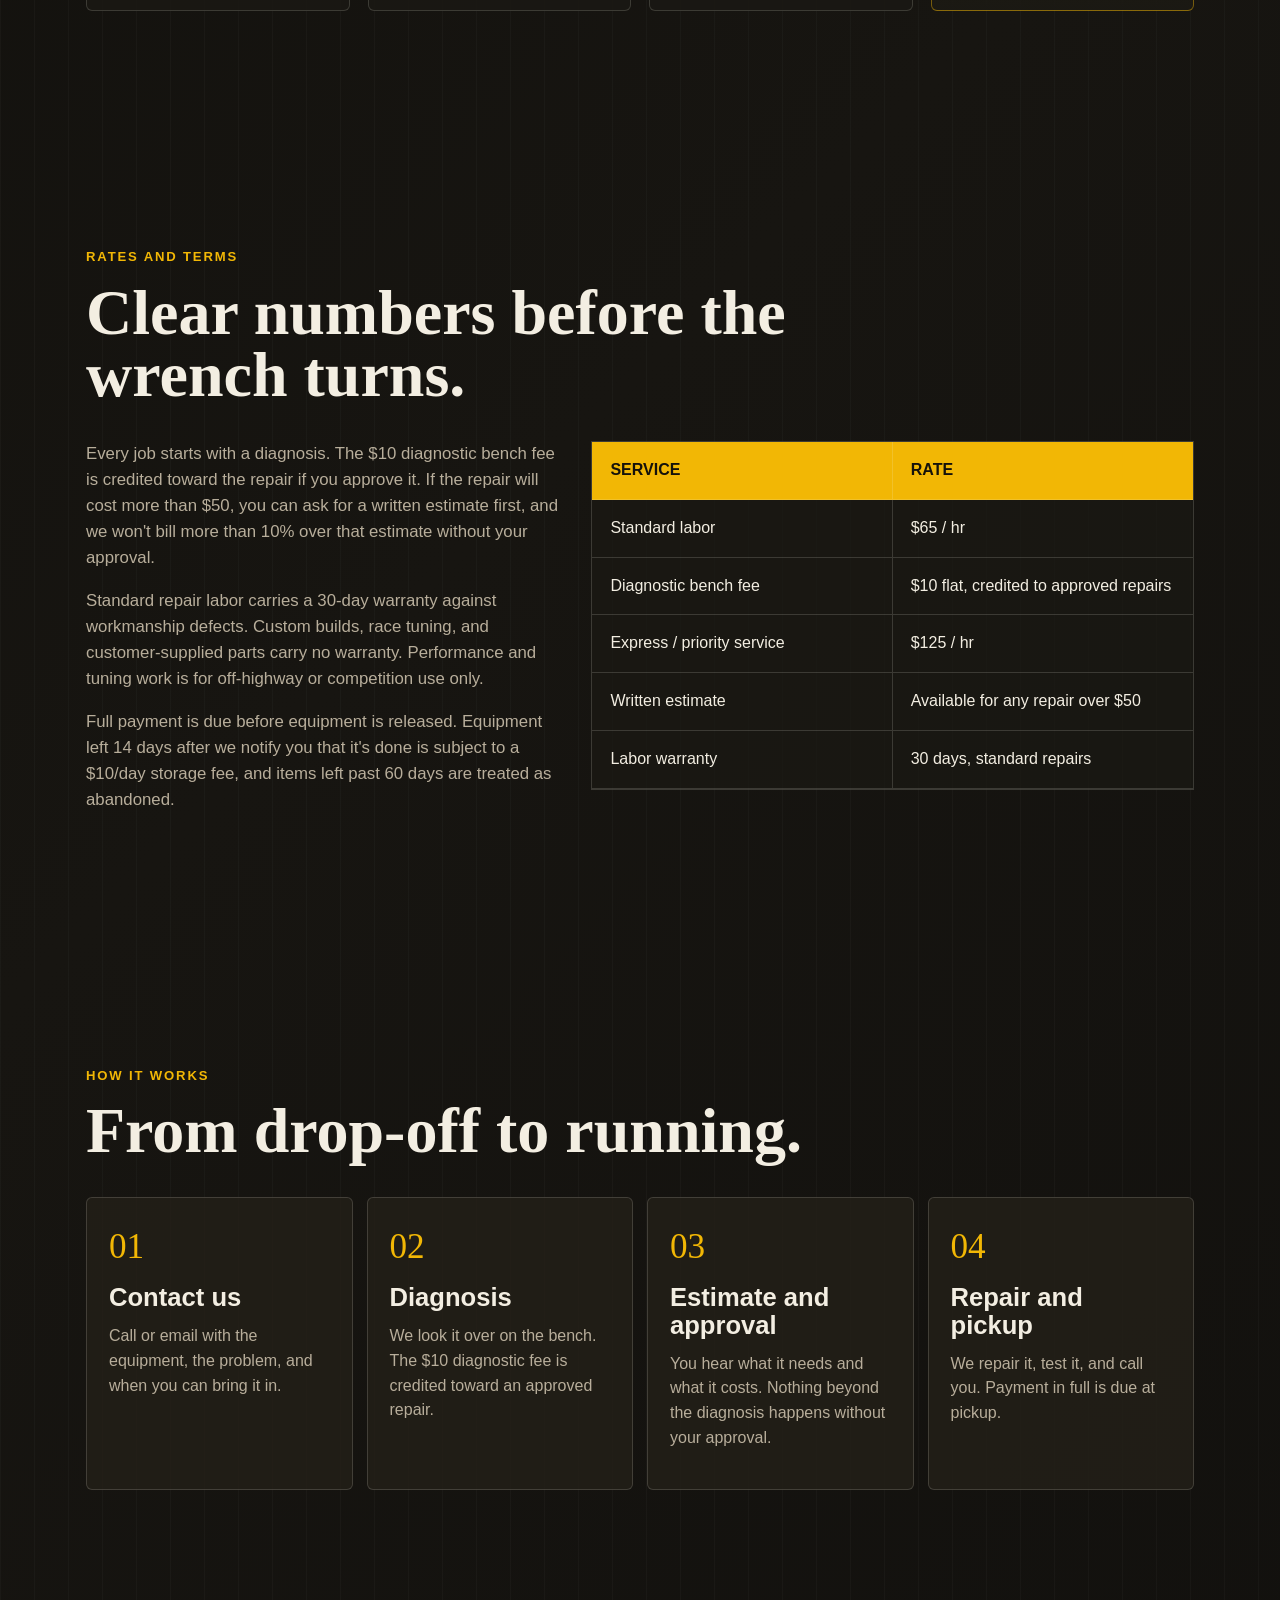
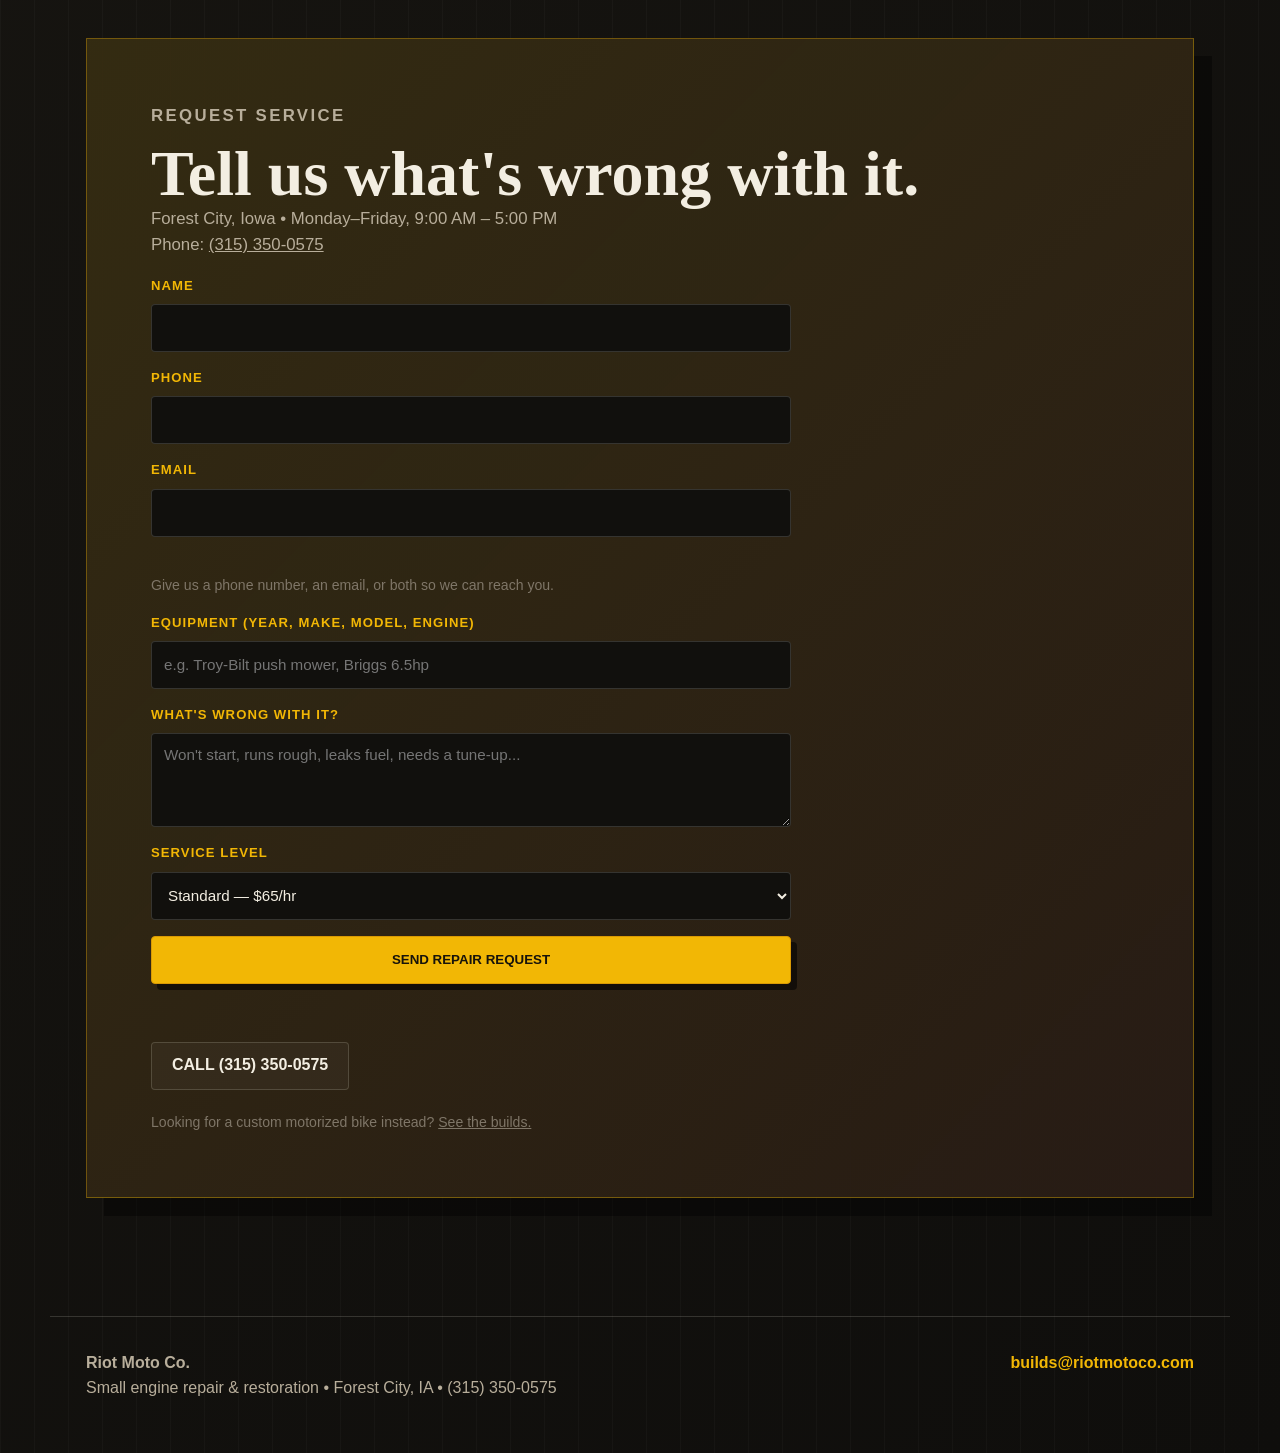
==== commit 87179510: "Use builds@riotmotoco.com as the repair page contact email Replace the personal Gmail address in the" ====
--- a/repair/index.html
+++ b/repair/index.html
@@ -52,7 +52,7 @@
     "image": "https://riotmotoco.com/assets/riot-moto-logo.png",
     "url": "https://riotmotoco.com/repair/",
     "telephone": "+1-315-350-0575",
-    "email": "sayerszack11@gmail.com",
+    "email": "builds@riotmotoco.com",
     "description": "Small engine repair, maintenance, and restoration in Forest City, Iowa.",
     "address": {
       "@type": "PostalAddress",
@@ -342,7 +342,7 @@
       <strong>Riot Moto Co.</strong>
       <span>Small engine repair &amp; restoration • Forest City, IA • (315) 350-0575</span>
     </div>
-    <a href="mailto:sayerszack11@gmail.com">sayerszack11@gmail.com</a>
+    <a href="mailto:builds@riotmotoco.com">builds@riotmotoco.com</a>
   </footer>
 
   <script>
@@ -362,7 +362,7 @@
         statusEl.textContent = "";
         statusEl.appendChild(document.createTextNode("We couldn't send that right now. Please call (315) 350-0575 or "));
         var link = document.createElement("a");
-        link.href = "mailto:sayerszack11@gmail.com?subject=" + encodeURIComponent("Riot Moto Co. Repair Request");
+        link.href = "mailto:builds@riotmotoco.com?subject=" + encodeURIComponent("Riot Moto Co. Repair Request");
         link.textContent = "email us instead";
         statusEl.appendChild(link);
         statusEl.appendChild(document.createTextNode("."));
